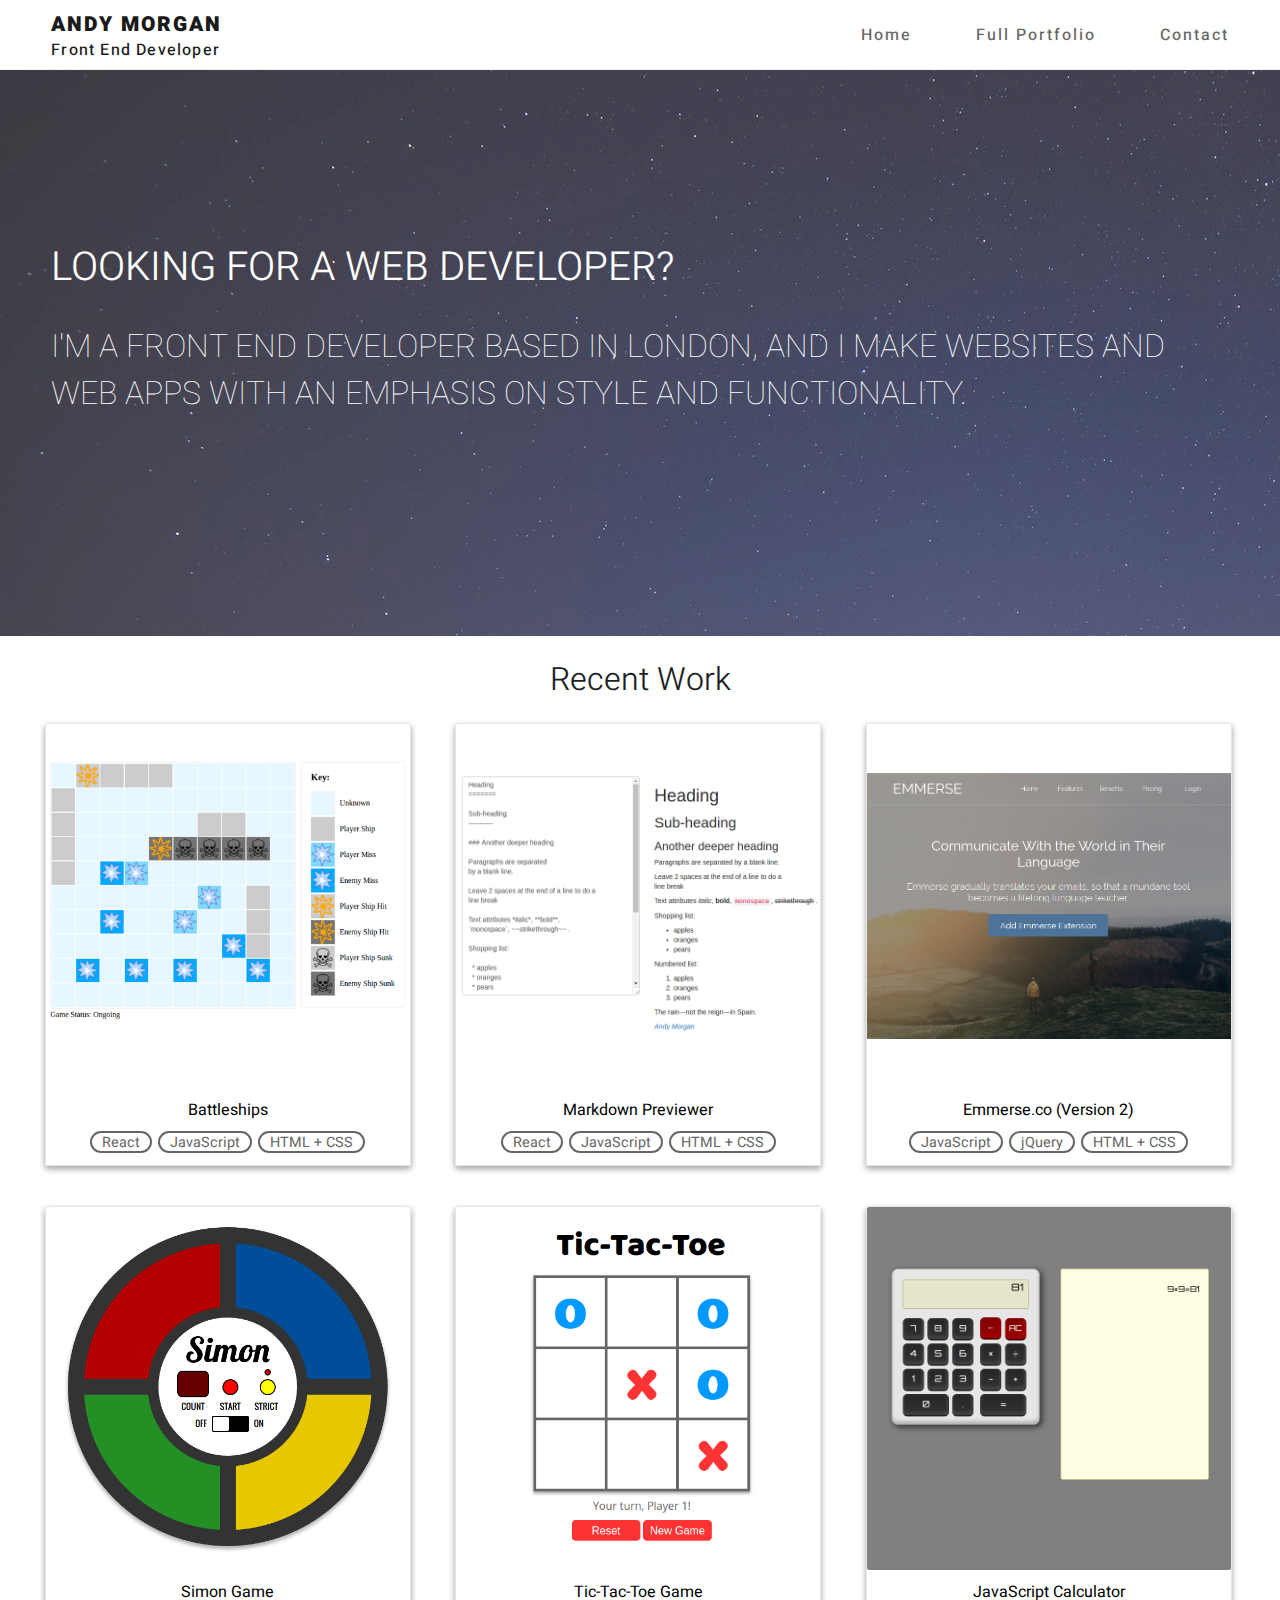
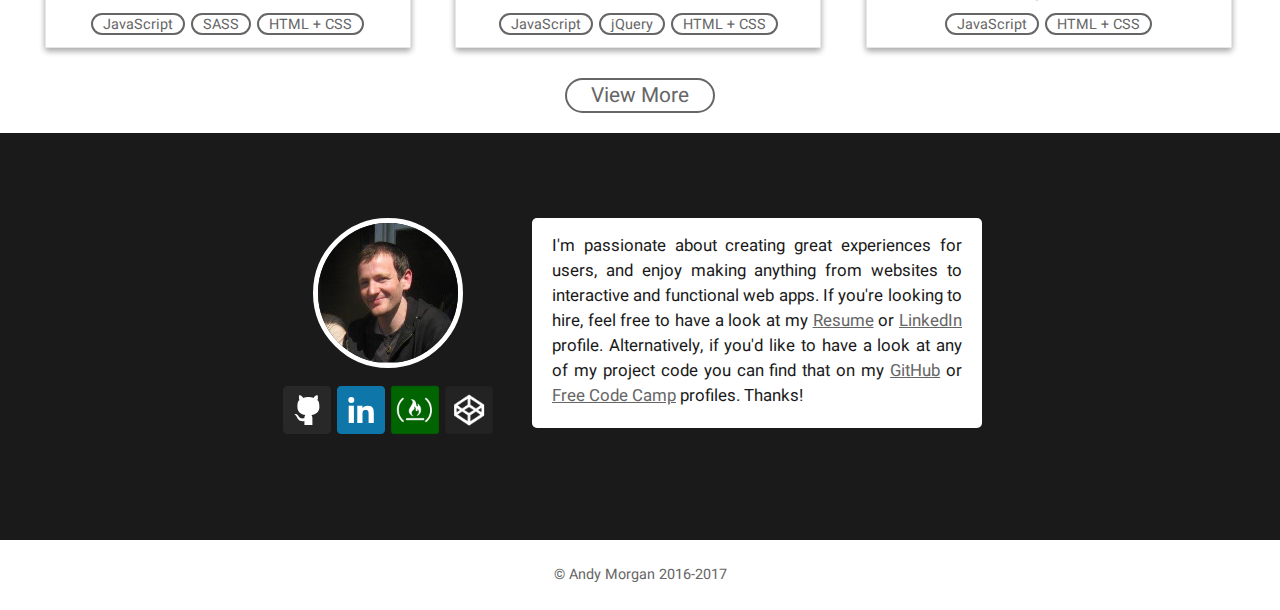
==== index.html @ 31a54b75 "changed headline" ====
<!DOCTYPE html>
<html>
<head>
  <meta name="viewport" content="width=device-width, initial-scale=1">
  <meta charset="UTF-8">
  <meta name='description' content="London-based Front End Developer with a passion for using web technologies to bring great experiences to users.">
  <meta name='author' content='Andy Morgan'>
  <title>Andy Morgan - Front End Developer</title>
  <link href="styles/basic.1.5.min.css" rel="stylesheet" type="text/css">
  <link href="https://fonts.googleapis.com/css?family=Heebo:100,300,400" rel="stylesheet">
  <link rel="stylesheet" href="styles/normalize.min.css">
</head>

<body>

<nav>
  <ul class="nav">
    <li class='navLeft'>
      <div id='name'>ANDY MORGAN</div>
      <div id='subtitle'>Front End Developer</div>
    </li>
    <li class='navRight'><img id='menuButton' class='menu_button' src='images/menu_icon.png' alt='Dropdown Menu Button'></li>
    <li class='menuItems navRight'><a href='contact.html'>Contact</a></li>
    <li class='menuItems navRight'><a href='portfolio.html'>Full Portfolio</a></li>
    <li class='menuItems navRight'><a href='index.html'>Home</a></li>
  </ul>
  <ul id='dropMenu'>
    <li class='dropItem'><a href='index.html'>Home</a></li>
    <li class='dropItem'><a href='portfolio.html'>Full Portfolio</a></li>
    <li class='dropItem'><a href='contact.html'>Contact</a></li>
  </ul>
</nav>

<div id="banner">
  <h1 class='banner-h1'>LOOKING FOR A WEB DEVELOPER?</h1>
  <h2 class='banner-h2'>I'M A FRONT END DEVELOPER BASED IN LONDON, AND I MAKE WEBSITES AND WEB APPS WITH AN EMPHASIS ON STYLE AND FUNCTIONALITY.</h2>
</div>

<div class='container portfolio-section' id='portfolio'>

  <div class='row'>
    <div class='one column portfolio-section-header'>Recent Work</div>
  </div>

  <div class='row'>

    <div class='column portfolio-box'>
      <a href='https://mysterious-cliffs-44456.herokuapp.com/' target='Battleships'>
        <img class='portfolio-box-image' src='images/battleships.png' alt='Battleships'>
        <div class='description-container'>
          <div class='description-header'>Battleships</div>
          <div class='description-languages'>
            <div class='languages'>React</div>
            <div class='languages'>JavaScript</div>
            <div class='languages'>HTML + CSS</div>
          </div>
        </div>
      </a>
    </div>

    <div class='column portfolio-box'>
      <a href='https://whispering-dusk-86190.herokuapp.com/' target='Markdown Previewer'>
        <img class='portfolio-box-image' src='images/markdown.png' alt='Markdown Previewer'>
        <div class='description-container'>
          <div class='description-header'>Markdown Previewer</div>
          <div class='description-languages'>
            <div class='languages'>React</div>
            <div class='languages'>JavaScript</div>
            <div class='languages'>HTML + CSS</div>
          </div>
        </div>
      </a>
    </div>

    <div class='column portfolio-box'>
      <a href='emmerse/index.html' target='Emmerse.co'>
        <img class='portfolio-box-image' src='images/emmerse.png' alt='Emmerse.co'>
        <div class='description-container'>
          <div class='description-header'>Emmerse.co (Version 2)</div>
          <div class='description-languages'>
            <div class='languages'>JavaScript</div>
            <div class='languages'>jQuery</div>
            <div class='languages'>HTML + CSS</div>
          </div>
        </div>
      </a>
    </div>

    <div class='column portfolio-box'>
      <a href='simon/index.html' target='Simon Game'>
        <img class='portfolio-box-image' src='images/simon.png' alt='Simon Game'>
        <div class='description-container'>
          <div class='description-header'>Simon Game</div>
          <div class='description-languages'>
            <div class='languages'>JavaScript</div>
            <div class='languages'>SASS</div>
            <div class='languages'>HTML + CSS</div>
          </div>
        </div>
      </a>
    </div>

    <div class='column portfolio-box'>
      <a href='tictactoe/index.html' target='Tic Tac Toe Game'>
        <img class='portfolio-box-image' src='images/tictactoe.png' alt='Tic Tac Toe Game'>
        <div class='description-container'>
          <div class='description-header'>Tic-Tac-Toe Game </div>
          <div class='description-languages'>
            <div class='languages'>JavaScript</div>
            <div class='languages'>jQuery</div>
            <div class='languages'>HTML + CSS</div>
          </div>
        </div>
      </a>
    </div>

    <div class='column portfolio-box'>
      <a href='calculator/index.html' target='JavaScript Calculator'>
        <img class='portfolio-box-image' src='images/calculator.png' alt='JavaScript Calculator'>
        <div class='description-container'>
          <div class='description-header'>JavaScript Calculator</div>
          <div class='description-languages'>
            <div class='languages'>JavaScript</div>
            <div class='languages'>HTML + CSS</div>
          </div>
        </div>
      </a>
    </div>

  <div class='row'>
    <div class='view-more-container column'>
      <a href='portfolio.html'>
        <div class='view-more'>View More</div>
      </a>
    </div>
  </div>
</div>

<div id='about-section'>
  <div id='about-section-container'>
  <div id='picture-button-container'>
    <img id='picture' src='images/profile_picture.jpg' alt='My Profile Photo'>
      <div id='button-group'>
        <div class="button">
          <a href='https://github.com/AndrewRMorgan' target='_blank' title='GitHub'>
            <img class='button-image' src='images/github.svg' alt='Github Logo'>
          </a>
        </div>
        <div class="button">
          <a href='https://www.linkedin.com/in/andy-morgan-a31a46140' target='_blank' title='LinkedIn'>
            <img class='button-image' src='images/linkedin.svg' alt='LinkedIn Logo'>
          </a>
        </div>
        <div class='button'>
          <a href='http://www.freecodecamp.com/andrewrmorgan' target='_blank' title='Free Code Camp'>
            <img class='button-image' src='images/fcc.png' alt='Free Code Camp Logo'>
          </a>
        </div>
        <div class='button'>
          <a href='http://codepen.io/andrewrmorgan/' target='_blank' title='Codepen'>
            <img class='button-image' src='images/codepen.png' alt='Codepen Logo'>
          </a>
        </div>
      </div>
    </div>
    <div id='info-container'>
      <div id='info'>I'm passionate about creating great experiences for users,
        and enjoy making anything from websites to interactive and functional web apps.
    If you're looking to hire, feel free to have a look at my
    <a href='images/resume.pdf' target='Resume'>Resume</a>
    or <a href='https://www.linkedin.com/in/andy-morgan-a31a46140' target='LinkedIn - Andy Morgan' title='LinkedIn'>LinkedIn</a> profile.
    Alternatively, if you'd like to have a look at any of my project
    code you can find that on my <a href='https://github.com/AndrewRMorgan' target='GitHub - AndrewRMorgan' title='GitHub'>GitHub</a> or
    <a href='http://www.freecodecamp.com/andrewrmorgan' target='Free Code Camp - AndrewRMorgan' title='Free Code Camp'>Free Code Camp</a> profiles. Thanks!</div>
    </div>
  </div>
</div>

<footer id="footer">
  <div id='copyright'>&copy; Andy Morgan 2016-2017</div>
</footer>

<script type="text/javascript" src='scripts/main.js'></script>
</body>
</html>
---- styles/basic.1.5.min.css ----
.nav,body{width:100%;margin:0}.nav,li a{display:block}#dropMenu,.nav{overflow:hidden;background-color:#FFF}#name,.dropItem{text-align:center}.dropItem a:active,.view-more,.view-more-container a,.view-more-container a:active,.view-more-container a:visited{text-decoration:none}#about-section,#banner{background-attachment:fixed}#dropMenu,#footer,#info,.nav,.portfolio-section{background-color:#FFF}html{box-sizing:border-box}*,:after,:before{box-sizing:inherit}body{padding:0;color:#1E1F26;background:#FFF;font-family:Heebo,sans-serif;font-size:16px}.nav{height:70px;border-bottom:1px solid #f2f2f2;padding:0 4%;list-style-type:none}.navLeft{float:left;height:70px}.navRight{float:right}#name{height:40px;font-size:1.3em;font-weight:900;letter-spacing:2px;line-height:50px;color:#1a1a1a}#subtitle{height:20px;line-height:20px;color:#1a1a1a;font-weight:500;letter-spacing:1.2px}.menu_button{width:35px;height:35px;margin-top:15px}#dropMenu,.dropItem{margin:0;width:100%}.menuItems{display:none}#dropMenu{transition:height .5s ease-out;height:0;padding:0}.dropItem{display:block;height:50px;line-height:50px;border:1px solid #f2f2f2}.dropItem a,.dropItem a:visited{text-decoration:none;color:#666}.dropItem a:active{color:#1a1a1a}@media only screen and (min-width:768px){.menu_button{display:none}.menuItems{display:inline-block;float:right;font-size:1em;font-weight:500;text-align:center;letter-spacing:2px;line-height:70px;margin-left:4em}.menuItems a,.menuItems a:visited{color:#666;text-decoration:none}.menuItems a:active,.menuItems:hover a{color:#1a1a1a}}#banner{width:100%;max-height:600px;padding:11% 4% 15%;background-image:url(../images/banner-background-v1.jpg);text-align:left;color:#FFF}.banner-h1{font-weight:300;font-size:1.9em}.banner-h2{font-weight:100;font-size:1.4em;max-width:1200px}@media only screen and (min-width:720px){.banner-h1{font-size:2em}.banner-h2{font-size:1.5em}}@media only screen and (min-width:830px){.banner-h1{font-size:2.1em}.banner-h2{font-size:1.6em}}@media only screen and (min-width:950px){.banner-h1{font-size:2.3em}.banner-h2{font-size:1.8em}}@media only screen and (min-width:1120px){.banner-h1{font-size:2.5em}.banner-h2{font-size:2em}}.container{margin:0 auto;padding:0 4%;max-width:1500px}.portfolio-section{width:100%;min-height:600px}.row::after,.row::before{display:table;content:" ";clear:both}#copyright,#picture,.button,.languages{display:inline-block}.column-width{width:100%}.portfolio-section-header{width:100%;font-size:2em;text-align:center;margin:20px 0 0;font-weight:300}.portfolio-box{max-width:400px;border:1px solid #e6e6e6;border-radius:2px;box-shadow:0 3px 6px rgba(0,0,0,.16),0 3px 6px rgba(0,0,0,.23);margin:20px auto 0;overflow:auto}.portfolio-box-image{width:100%;border-radius:2px}.description-container{float:left;width:100%;text-align:center;background-color:#FFF;line-height:30px}.description-header{width:100%;text-align:center;color:#000;font-weight:400}.languages,.view-more{color:#666;font-weight:400;text-align:center}.description-languages{overflow:hidden;height:40px;text-align:center}.languages{font-size:.9em;line-height:19px;padding:0 10px;margin:6px 1px;height:22px;border:2px solid #666;border-radius:20px}.view-more-container{width:100%}.view-more{width:150px;font-size:1.3em;margin:10px auto 20px;border:2px solid #666;border-radius:20px}.view-more:hover{cursor:pointer;border:2px solid #1a1a1a;color:#1a1a1a}.top-margin{margin-top:60px}@media only screen and (min-width:440px){.container{padding:0}}@media only screen and (min-width:750px){.portfolio-box{width:calc(100% / 5 * 2);margin:20px 0 20px 6.5%}.column{float:left}}@media only screen and (min-width:1000px){.portfolio-box{max-width:none;width:calc(100% / 7 * 2);margin:20px 0 20px 3.5%}.column{float:left}}#about-section{width:100%;min-height:400px;padding:0 0 50px;margin-top:-1px;text-align:center;background-color:#1a1a1a;background-image:url(../images/contact-background-v1.jpg);overflow:hidden}#about-section-container{text-align:center;min-height:300px;margin:0 auto;overflow:hidden}#picture-button-container{width:230px;height:300px;overflow:hidden;text-align:center;margin:0 auto}#picture{width:150px;height:150px;margin:35px 35px 10px;border-radius:100%;border:5px solid #FFF}#info,.button{border-radius:5px}#button-group{width:230px;height:65px;overflow:hidden}.button{height:50px;color:#FFF}#info,#info a:hover{color:#1a1a1a}#footer,#info a{color:#666}.button-image{float:left;width:50px;height:50px}#info-container{width:80%;max-width:600px;margin:0 auto}#info{float:left;width:100%;padding:15px 20px;font-size:1em;text-align:justify;overflow:hidden}@media only screen and (min-width:1000px){#info-container,#picture-button-container{display:inline-block}#about-section{padding:50px 0}#info-container{width:500px;height:300px}#info{float:left;width:450px;height:210px;margin:35px 25px 0;font-size:1.05em}}#footer{clear:both;height:70px;text-align:center;font-size:.9em}#copyright{margin:0 10px;line-height:70px}
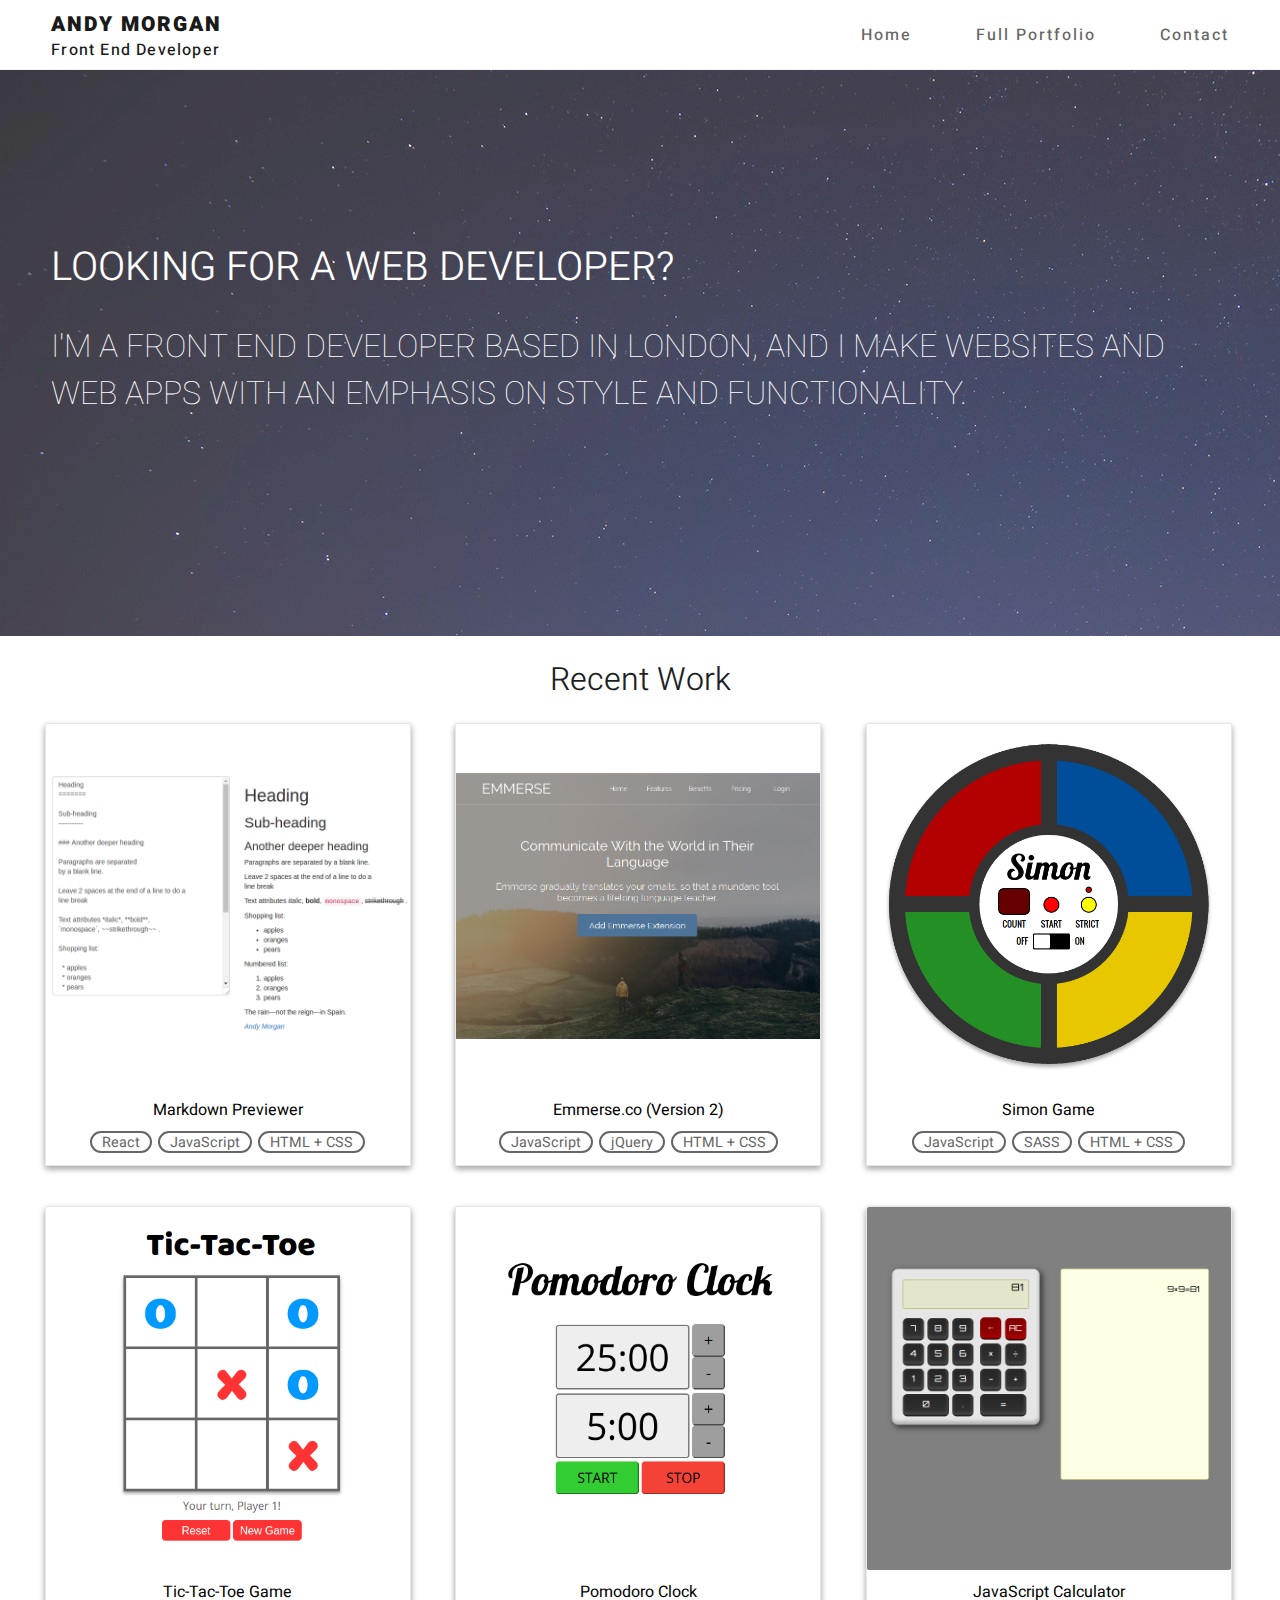
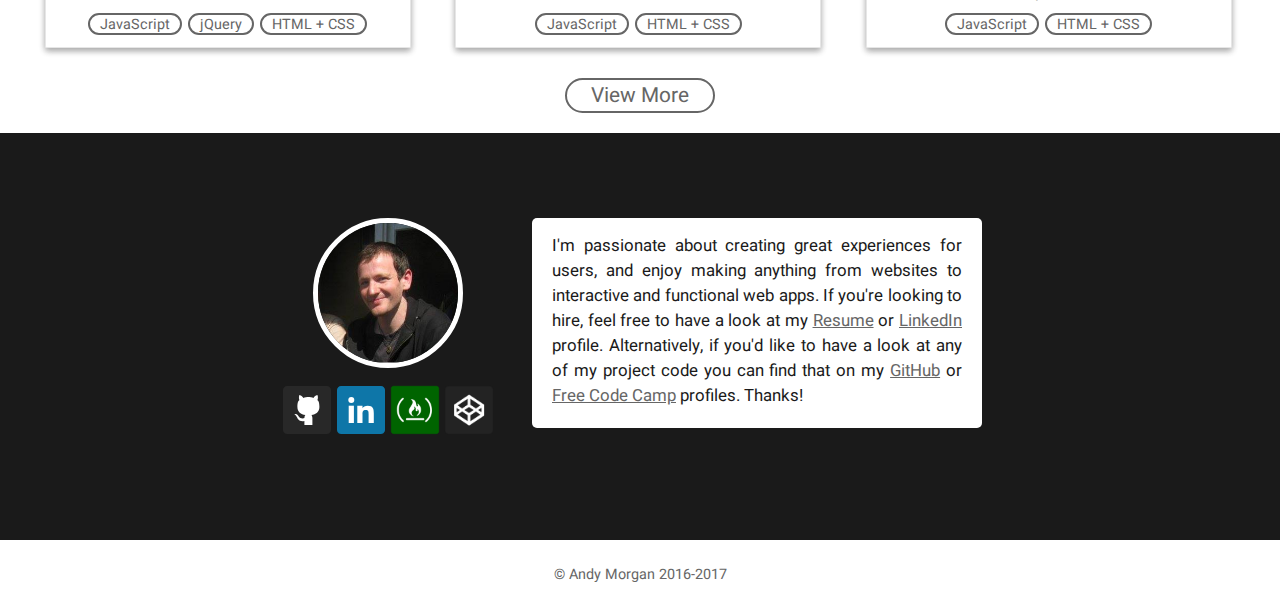
==== commit 7049ab67: "remove and replace battleships" ====
--- a/index.html
+++ b/index.html
@@ -43,20 +43,6 @@
   </div>
 
   <div class='row'>
-
-    <div class='column portfolio-box'>
-      <a href='https://mysterious-cliffs-44456.herokuapp.com/' target='Battleships'>
-        <img class='portfolio-box-image' src='images/battleships.png' alt='Battleships'>
-        <div class='description-container'>
-          <div class='description-header'>Battleships</div>
-          <div class='description-languages'>
-            <div class='languages'>React</div>
-            <div class='languages'>JavaScript</div>
-            <div class='languages'>HTML + CSS</div>
-          </div>
-        </div>
-      </a>
-    </div>
 
     <div class='column portfolio-box'>
       <a href='https://whispering-dusk-86190.herokuapp.com/' target='Markdown Previewer'>
@@ -108,6 +94,19 @@
           <div class='description-languages'>
             <div class='languages'>JavaScript</div>
             <div class='languages'>jQuery</div>
+            <div class='languages'>HTML + CSS</div>
+          </div>
+        </div>
+      </a>
+    </div>
+
+    <div class='column portfolio-box'>
+      <a href='pomodoro/index.html' target='Pomodoro Clock'>
+        <img class='portfolio-box-image' src='images/pomodoro.png' alt='Pomodoro Clock'>
+        <div class='description-container'>
+          <div class='description-header'>Pomodoro Clock</div>
+          <div class='description-languages'>
+            <div class='languages'>JavaScript</div>
             <div class='languages'>HTML + CSS</div>
           </div>
         </div>
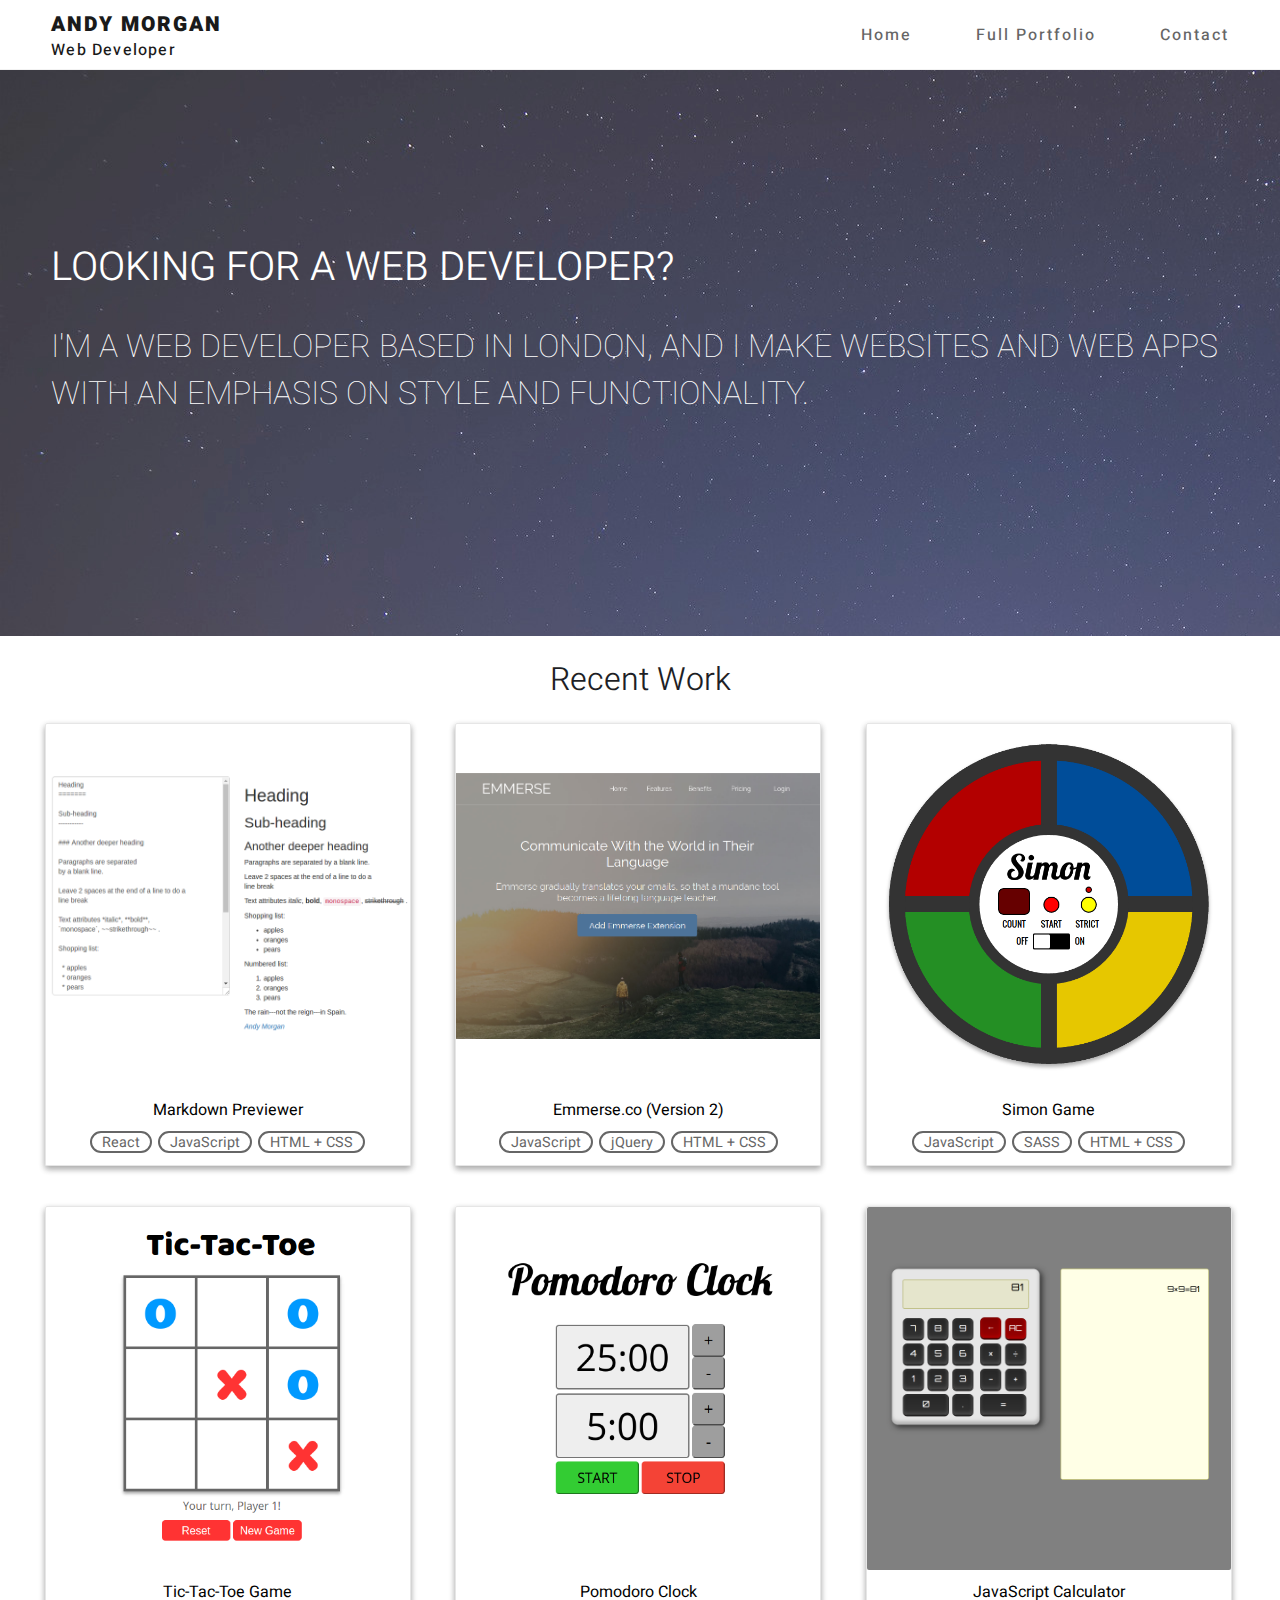
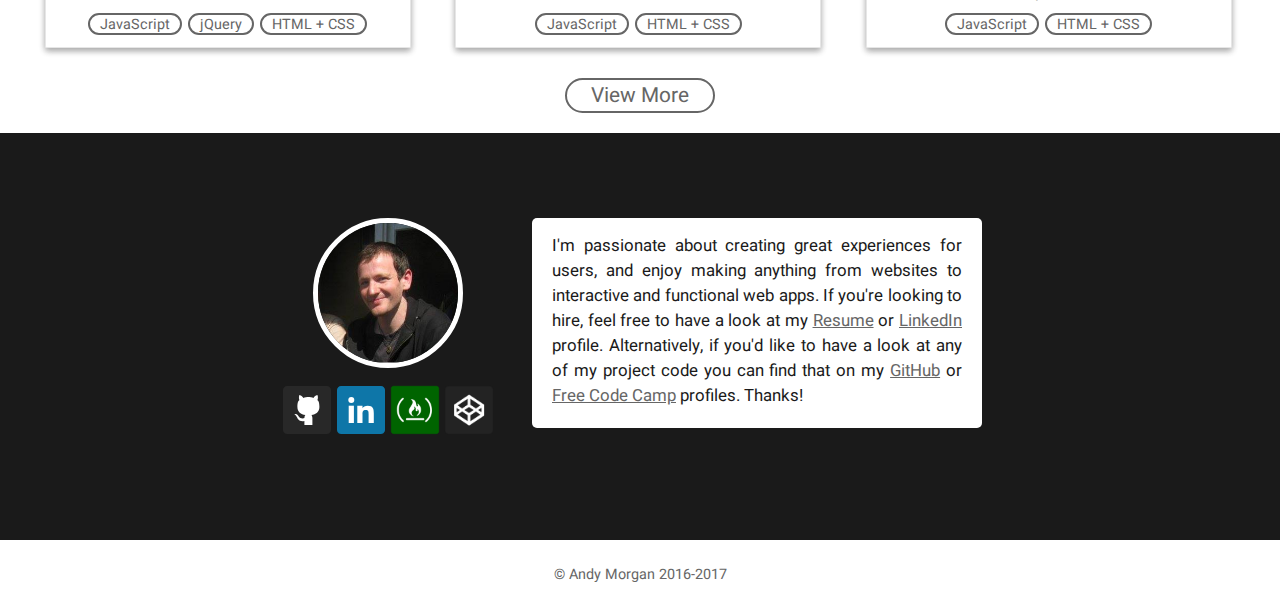
==== commit 66ba023e: "change front end to web" ====
--- a/index.html
+++ b/index.html
@@ -1,11 +1,20 @@
 <!DOCTYPE html>
 <html>
 <head>
+  <!-- andymorgan.net - Global site tag (gtag.js) - Google Analytics -->
+  <script async src="https://www.googletagmanager.com/gtag/js?id=UA-108697780-3"></script>
+  <script>
+    window.dataLayer = window.dataLayer || [];
+    function gtag(){dataLayer.push(arguments);}
+    gtag('js', new Date());
+
+    gtag('config', 'UA-108697780-3');
+  </script>
   <meta name="viewport" content="width=device-width, initial-scale=1">
   <meta charset="UTF-8">
-  <meta name='description' content="London-based Front End Developer with a passion for using web technologies to bring great experiences to users.">
+  <meta name='description' content="London-based Web Developer with a passion for using web technologies to bring great experiences to users.">
   <meta name='author' content='Andy Morgan'>
-  <title>Andy Morgan - Front End Developer</title>
+  <title>Andy Morgan - Web Developer</title>
   <link href="styles/basic.1.5.min.css" rel="stylesheet" type="text/css">
   <link href="https://fonts.googleapis.com/css?family=Heebo:100,300,400" rel="stylesheet">
   <link rel="stylesheet" href="styles/normalize.min.css">
@@ -17,7 +26,7 @@
   <ul class="nav">
     <li class='navLeft'>
       <div id='name'>ANDY MORGAN</div>
-      <div id='subtitle'>Front End Developer</div>
+      <div id='subtitle'>Web Developer</div>
     </li>
     <li class='navRight'><img id='menuButton' class='menu_button' src='images/menu_icon.png' alt='Dropdown Menu Button'></li>
     <li class='menuItems navRight'><a href='contact.html'>Contact</a></li>
@@ -33,7 +42,7 @@
 
 <div id="banner">
   <h1 class='banner-h1'>LOOKING FOR A WEB DEVELOPER?</h1>
-  <h2 class='banner-h2'>I'M A FRONT END DEVELOPER BASED IN LONDON, AND I MAKE WEBSITES AND WEB APPS WITH AN EMPHASIS ON STYLE AND FUNCTIONALITY.</h2>
+  <h2 class='banner-h2'>I'M A WEB DEVELOPER BASED IN LONDON, AND I MAKE WEBSITES AND WEB APPS WITH AN EMPHASIS ON STYLE AND FUNCTIONALITY.</h2>
 </div>
 
 <div class='container portfolio-section' id='portfolio'>
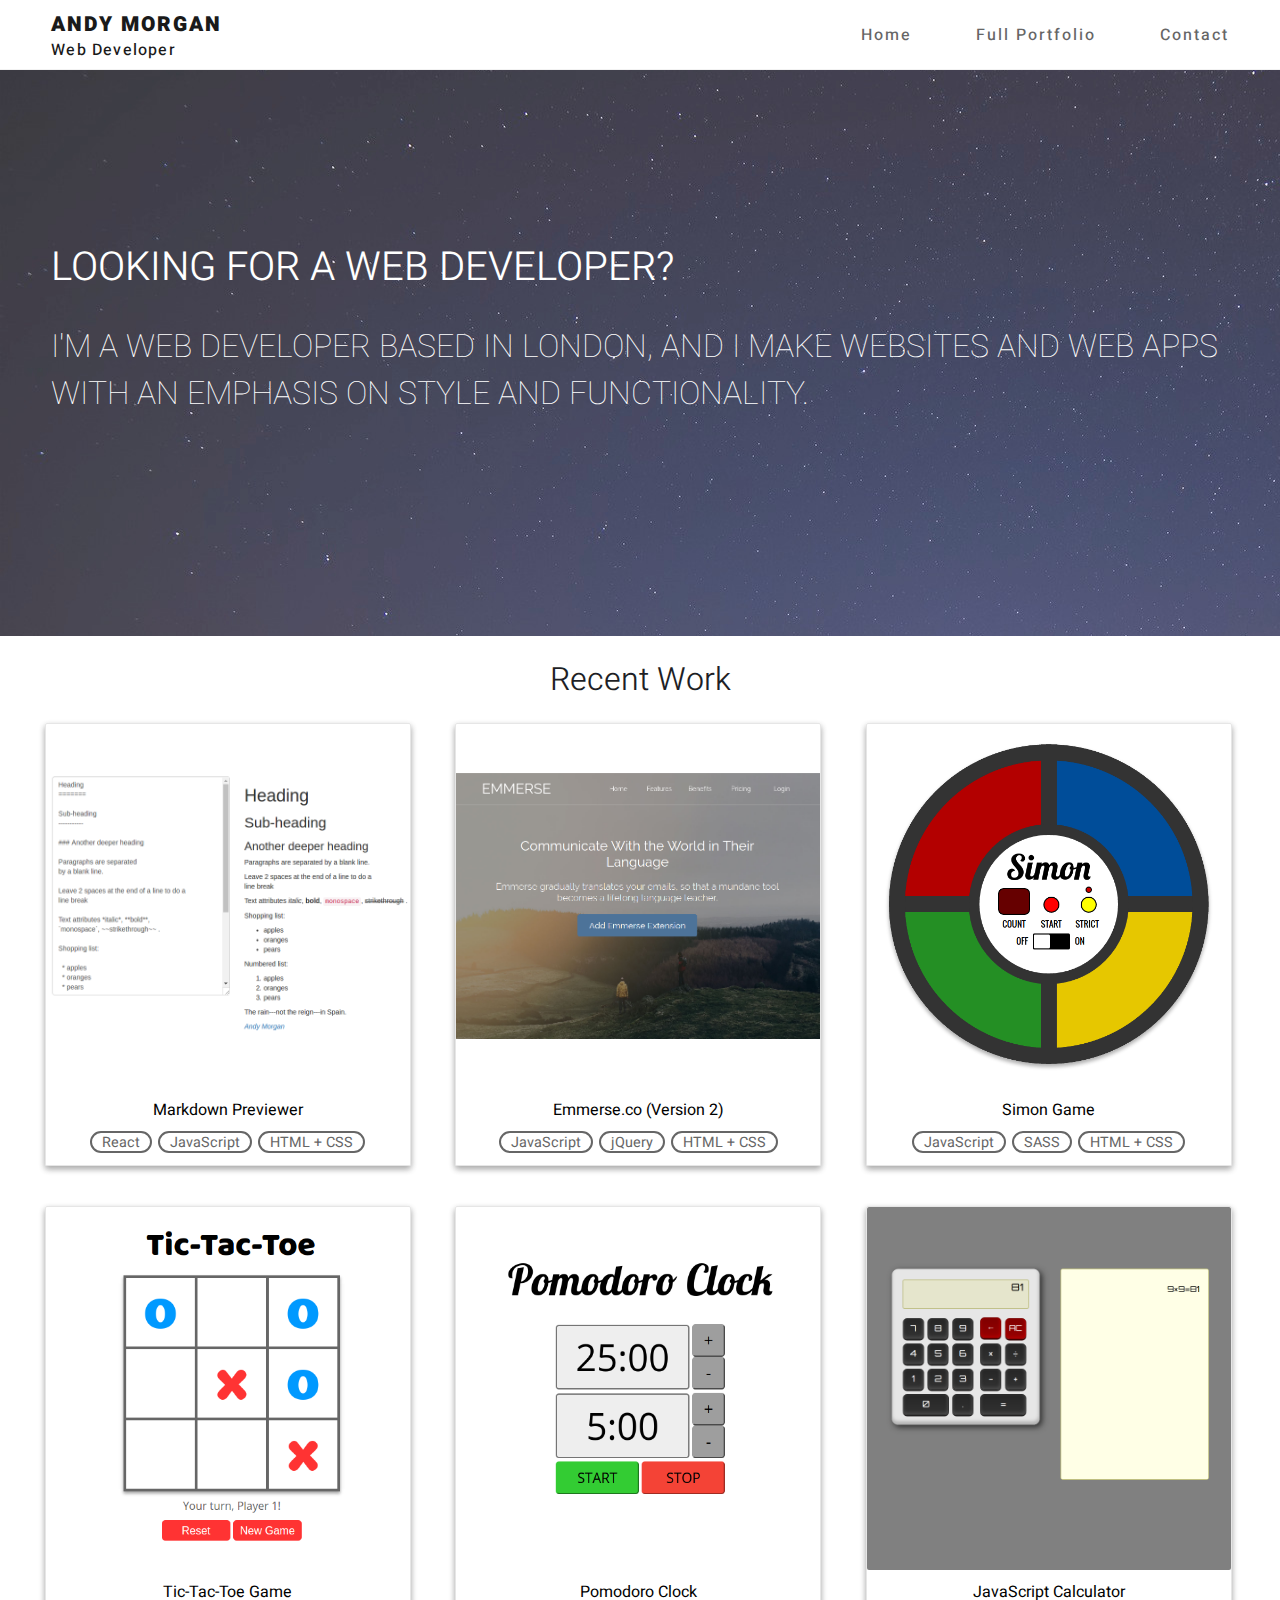
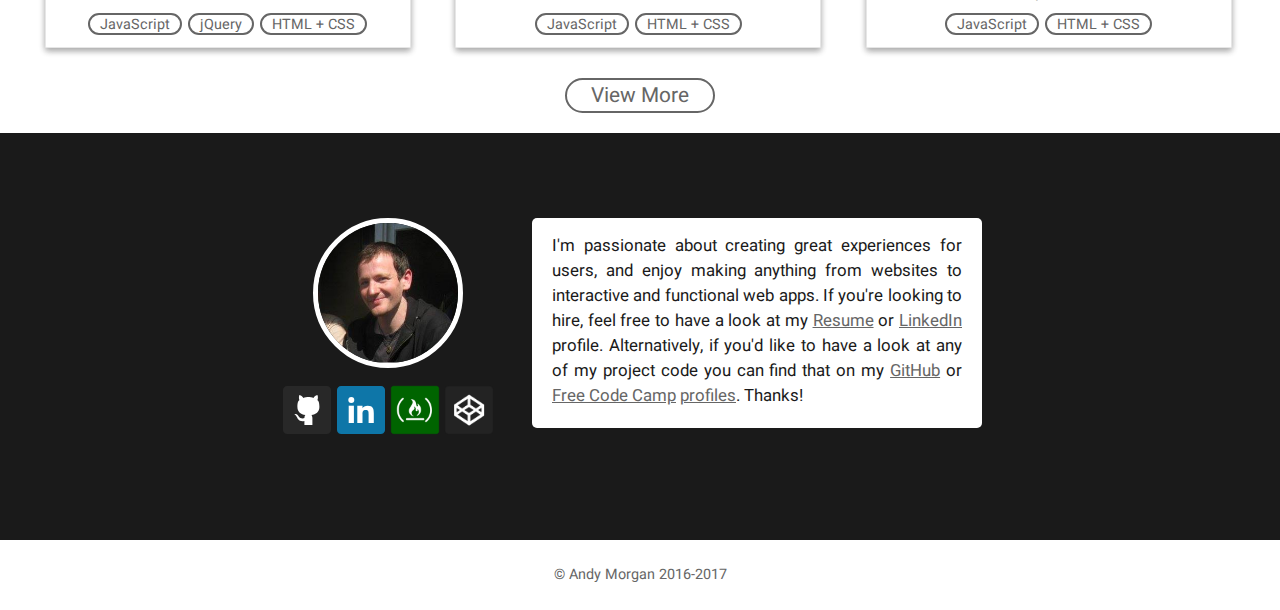
==== commit fe293b6c: "add bit.ly link to test" ====
--- a/index.html
+++ b/index.html
@@ -179,7 +179,7 @@
     or <a href='https://www.linkedin.com/in/andy-morgan-a31a46140' target='LinkedIn - Andy Morgan' title='LinkedIn'>LinkedIn</a> profile.
     Alternatively, if you'd like to have a look at any of my project
     code you can find that on my <a href='https://github.com/AndrewRMorgan' target='GitHub - AndrewRMorgan' title='GitHub'>GitHub</a> or
-    <a href='http://www.freecodecamp.com/andrewrmorgan' target='Free Code Camp - AndrewRMorgan' title='Free Code Camp'>Free Code Camp</a> profiles. Thanks!</div>
+    <a href='http://www.freecodecamp.com/andrewrmorgan' target='Free Code Camp - AndrewRMorgan' title='Free Code Camp'>Free Code Camp</a> <a href='http://amzn.to/2h4nGlM'>profiles</a>. Thanks!</div>
     </div>
   </div>
 </div>
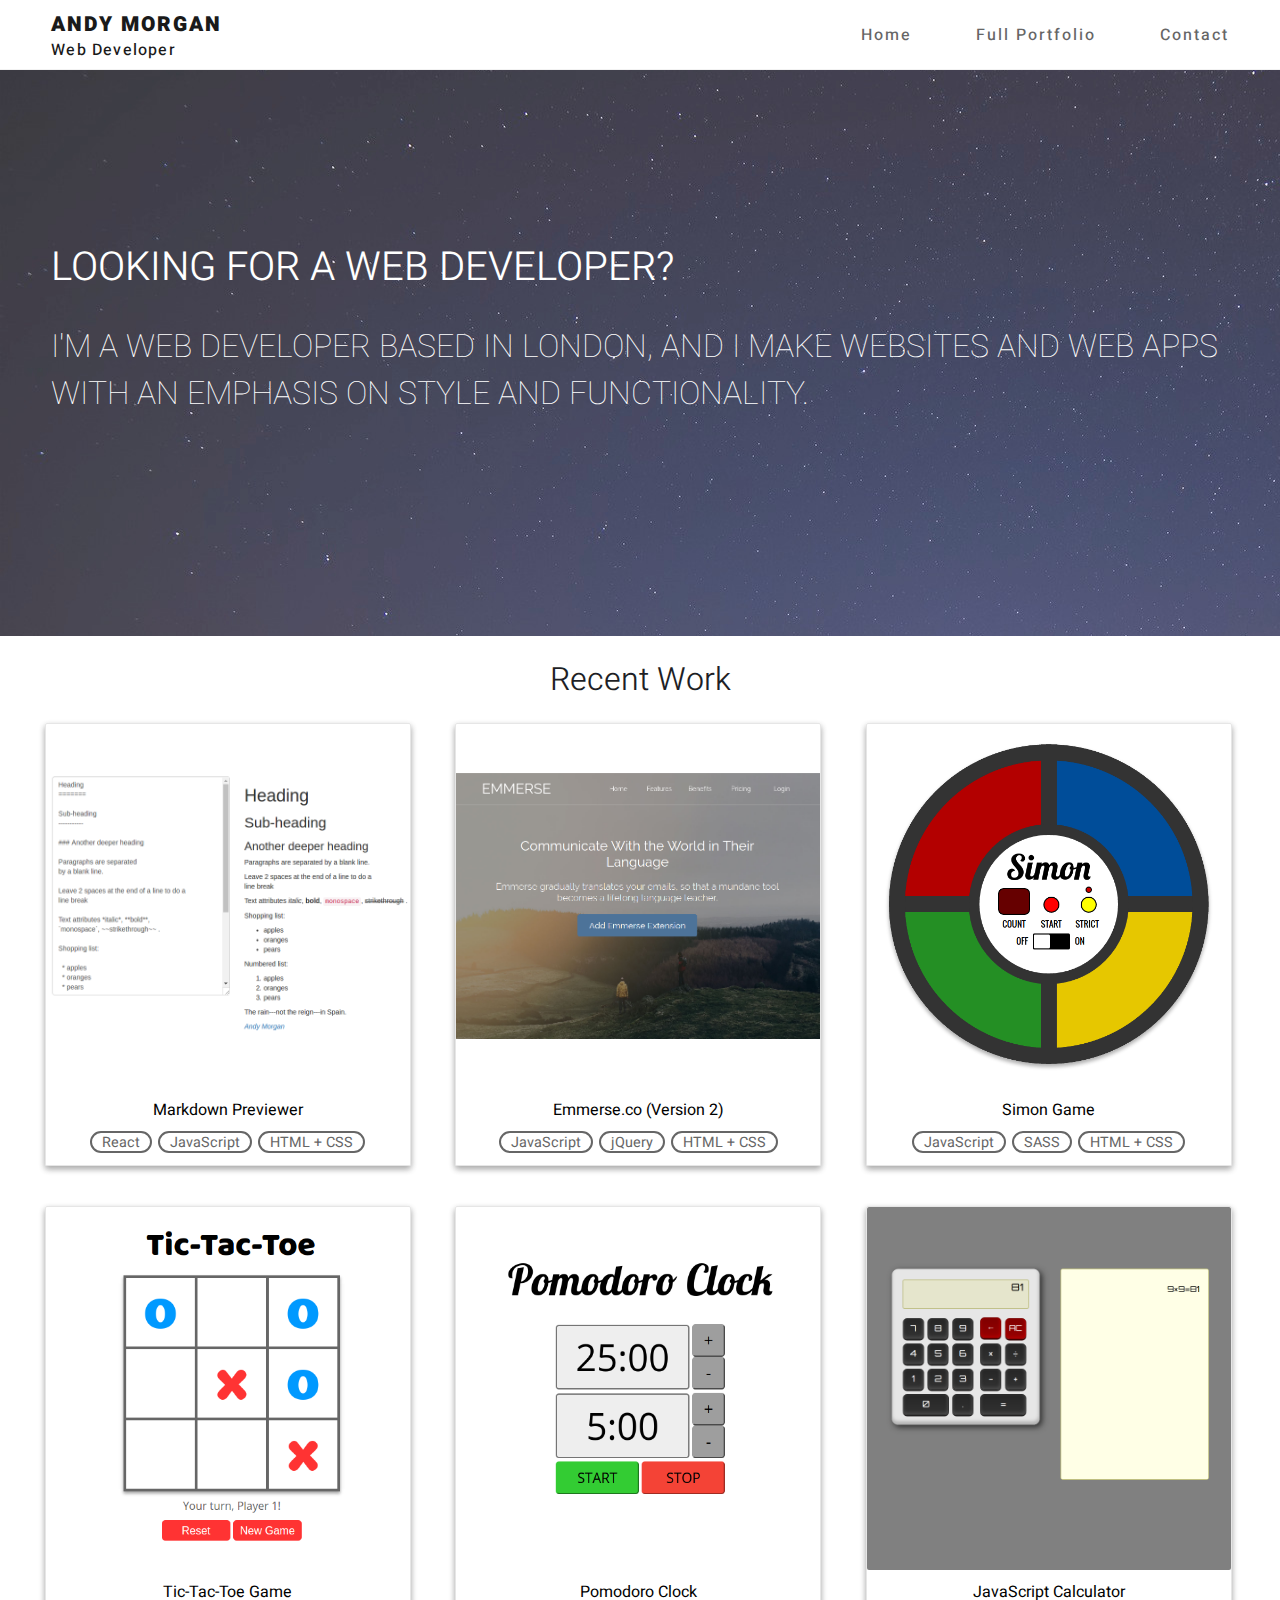
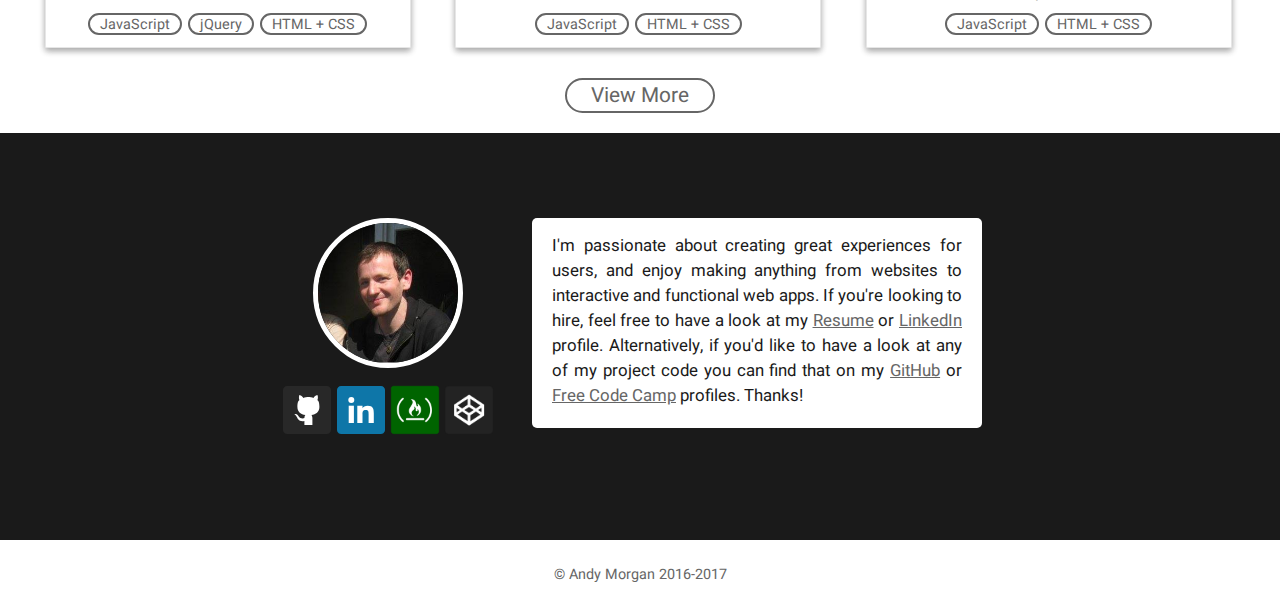
==== commit a83d6509: "remove bitly link" ====
--- a/index.html
+++ b/index.html
@@ -179,7 +179,7 @@
     or <a href='https://www.linkedin.com/in/andy-morgan-a31a46140' target='LinkedIn - Andy Morgan' title='LinkedIn'>LinkedIn</a> profile.
     Alternatively, if you'd like to have a look at any of my project
     code you can find that on my <a href='https://github.com/AndrewRMorgan' target='GitHub - AndrewRMorgan' title='GitHub'>GitHub</a> or
-    <a href='http://www.freecodecamp.com/andrewrmorgan' target='Free Code Camp - AndrewRMorgan' title='Free Code Camp'>Free Code Camp</a> <a href='http://amzn.to/2h4nGlM'>profiles</a>. Thanks!</div>
+    <a href='http://www.freecodecamp.com/andrewrmorgan' target='Free Code Camp - AndrewRMorgan' title='Free Code Camp'>Free Code Camp</a> profiles. Thanks!</div>
     </div>
   </div>
 </div>
